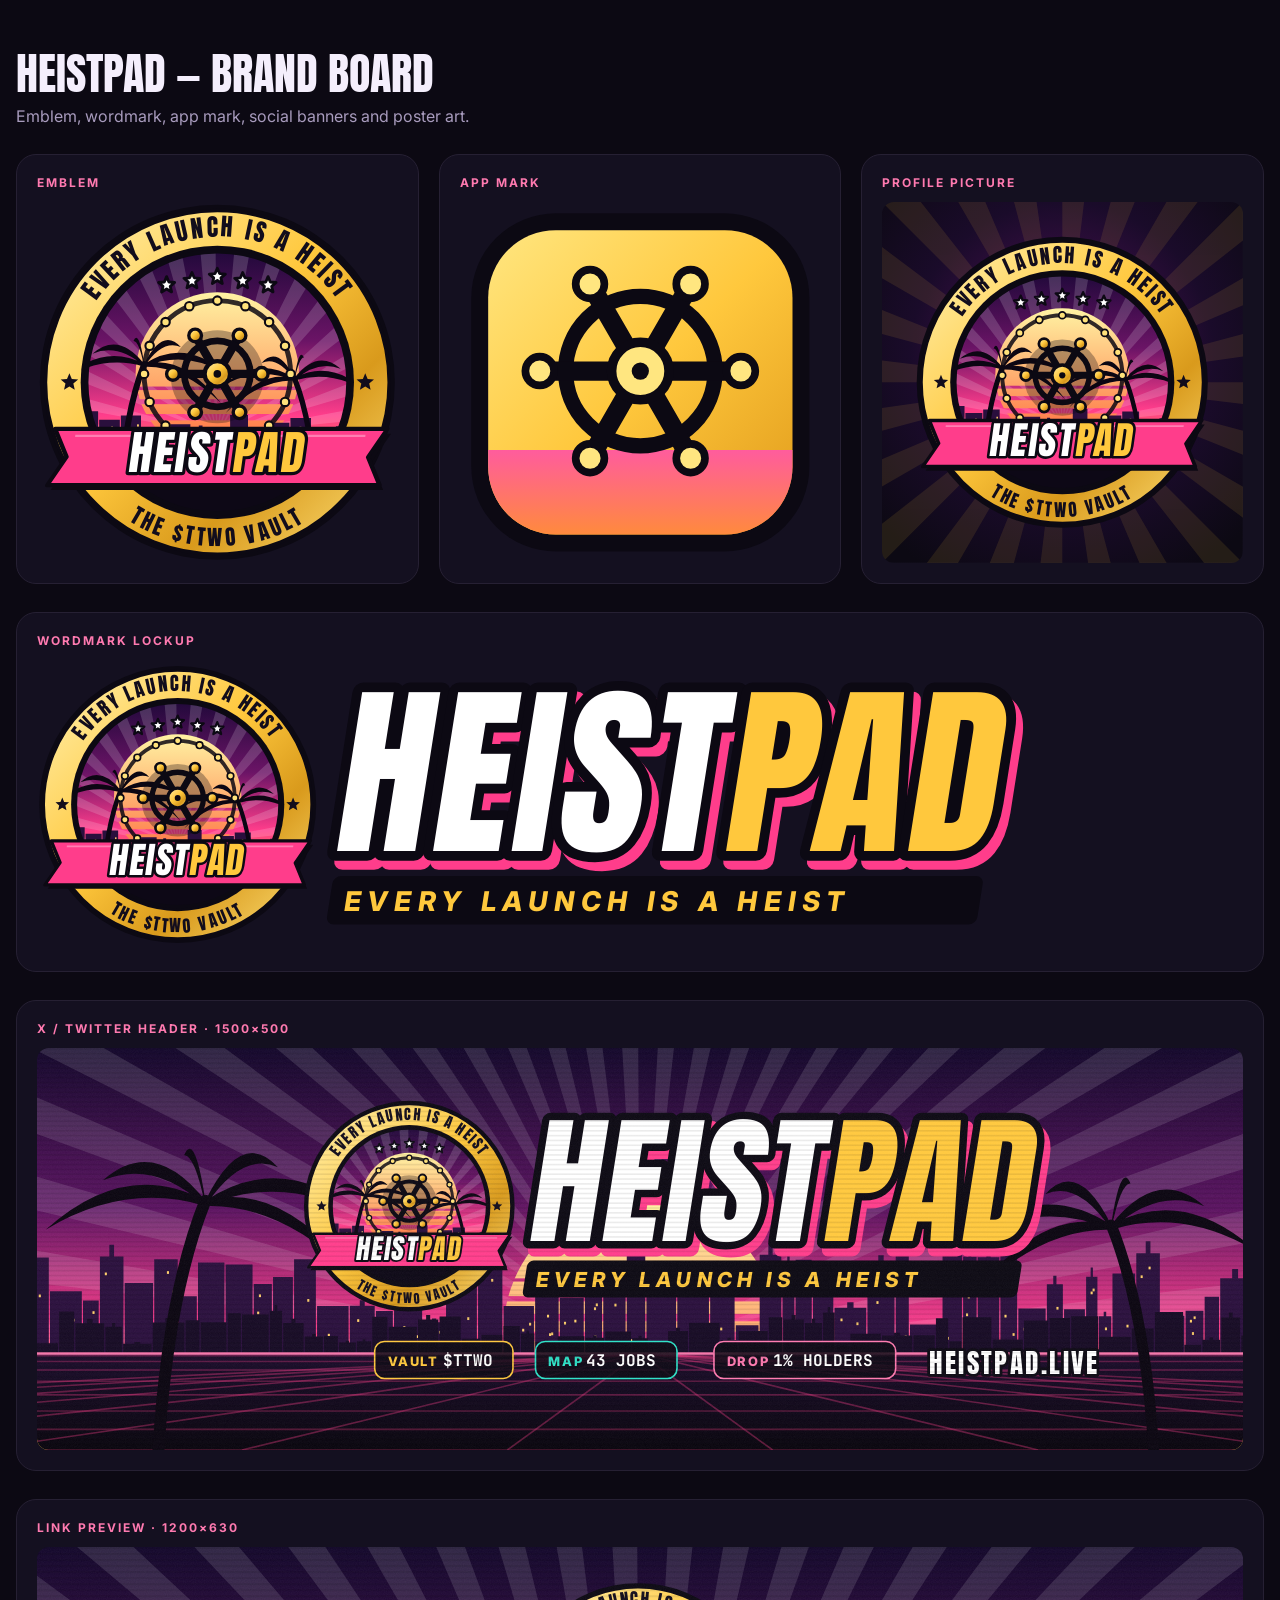
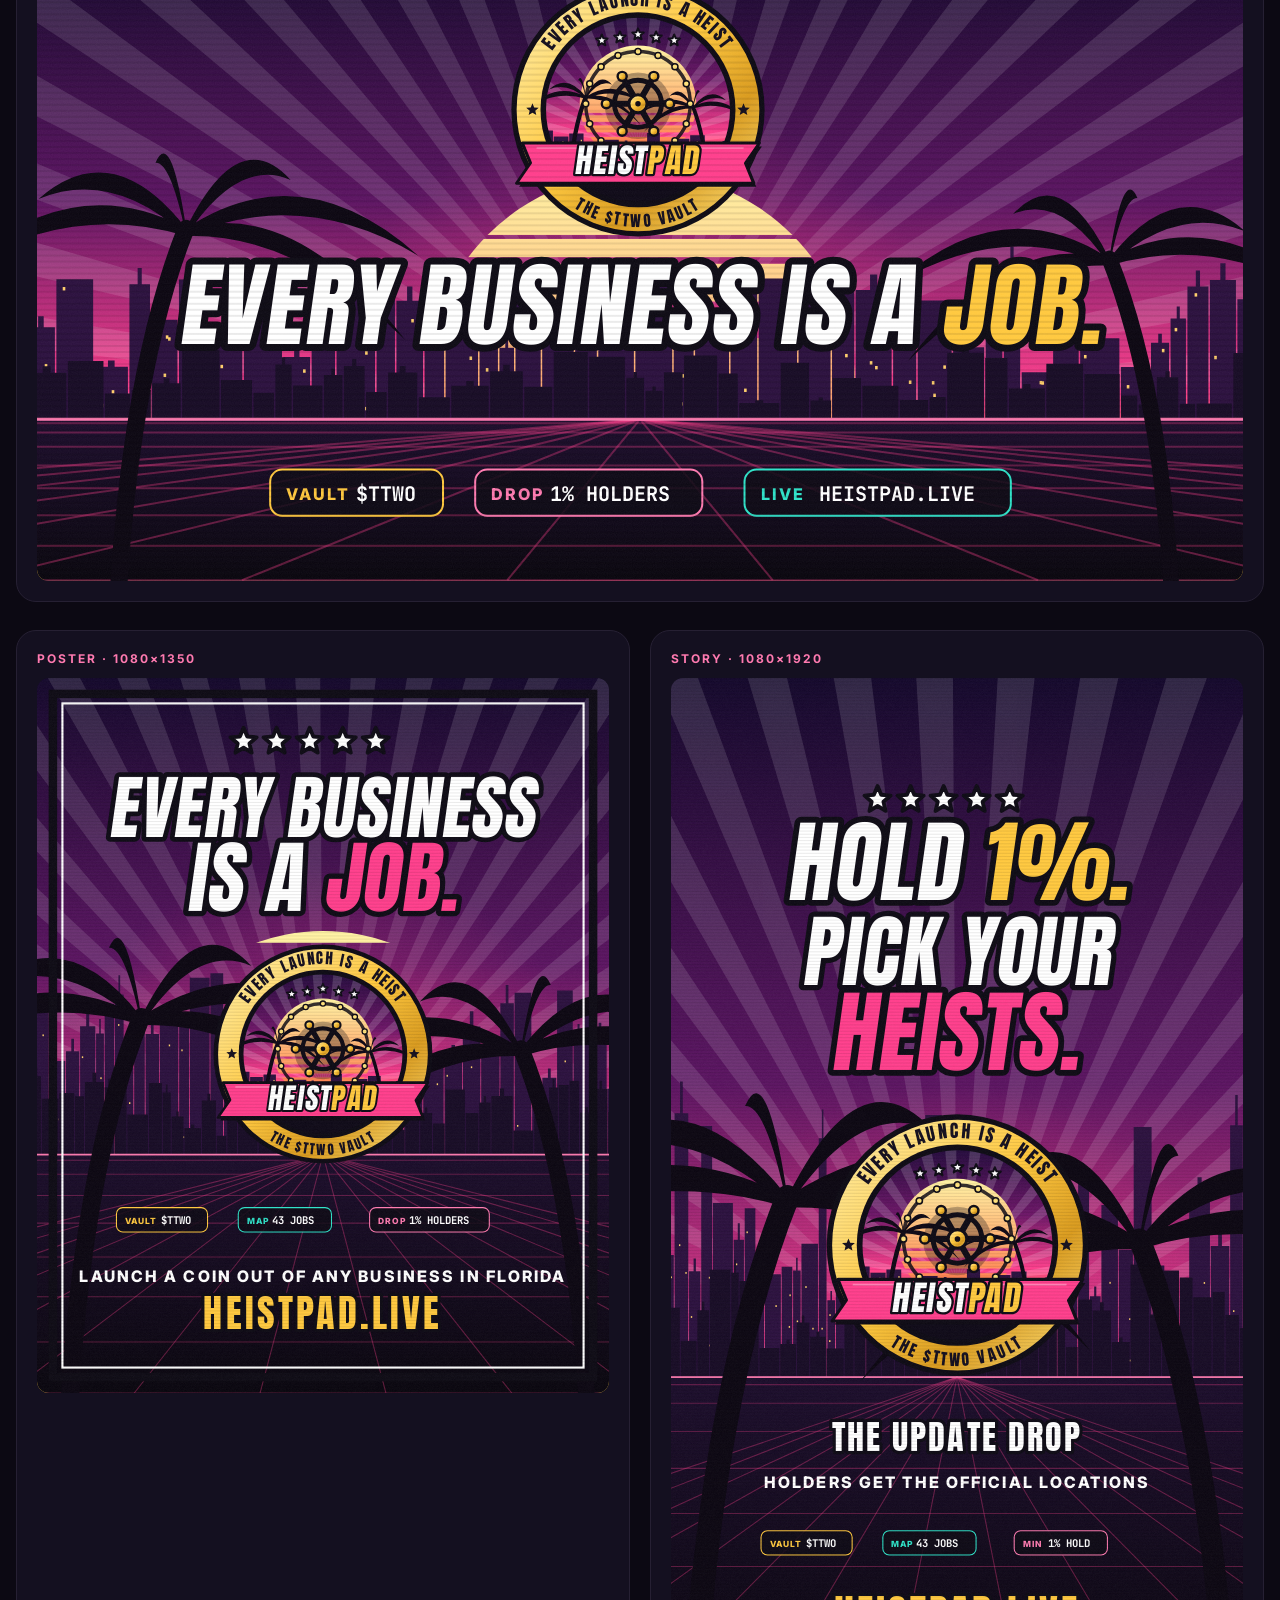
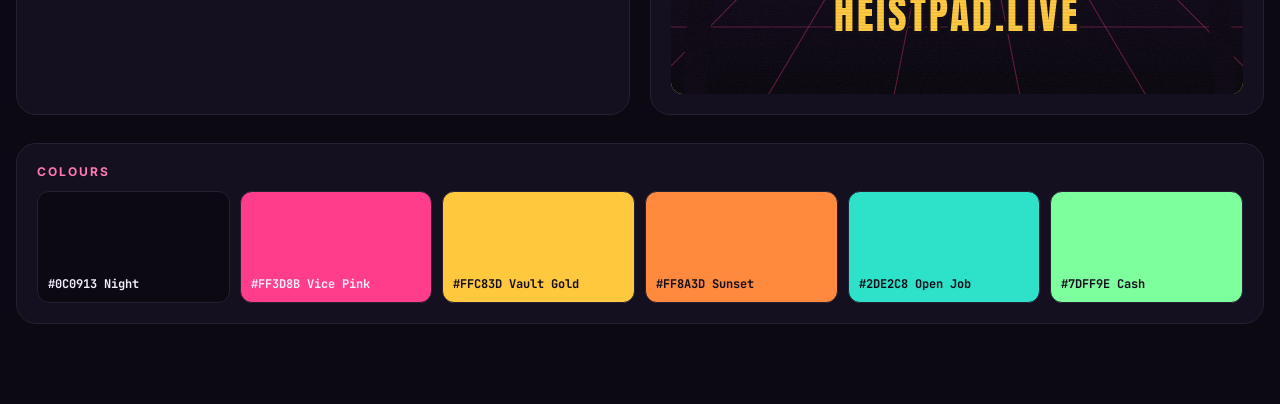
==== assets/brand/art.html @ 59e0423d "Rebrand: vault-door emblem, wordmark, app mark, social art and heist kit Co-Authored-By: Claude Opus" ====
<!doctype html>
<html><head><meta charset="utf-8">
<meta name="viewport" content="width=device-width,initial-scale=1">
<title>Heistpad Brand Board</title>
<link href="https://fonts.googleapis.com/css2?family=Anton&family=Inter:wght@500;700;800&family=JetBrains+Mono:wght@700&display=block" rel="stylesheet">
<style>
  html,body{margin:0;background:#0c0913;color:#f4eefc;font-family:Inter,sans-serif}
  html.export,body.export{background:transparent}
  .board{max-width:1280px;margin:0 auto;padding:40px 16px 80px;display:grid;gap:28px}
  .board h1{font:400 44px Anton;margin:0}
  .board p{color:#a89bbd;margin:0}
  .tile{background:#141020;border:1px solid #262033;border-radius:20px;padding:20px}
  .tile h2{font:700 12px Inter;letter-spacing:2px;color:#ff7ab0;margin:0 0 12px;text-transform:uppercase}
  .tile svg{display:block;width:100%;height:auto;border-radius:12px}
  .row{display:grid;grid-template-columns:repeat(auto-fit,minmax(260px,1fr));gap:20px}
  .sw{display:flex;gap:10px;flex-wrap:wrap}.sw div{flex:1 1 120px;height:90px;border-radius:12px;padding:10px;font:700 12px "JetBrains Mono";display:flex;align-items:flex-end;border:1px solid #262033}
  #stage{display:none}
  body.export .board{display:none} body.export #stage{display:block}
  #stage svg{display:block}
</style></head>
<body>
<div class="board" id="board">
  <div><h1>HEISTPAD — BRAND BOARD</h1><p>Emblem, wordmark, app mark, social banners and poster art.</p></div>
  <div class="row"><div class="tile"><h2>Emblem</h2><div data-a="emblem"></div></div><div class="tile"><h2>App mark</h2><div data-a="mark"></div></div><div class="tile"><h2>Profile picture</h2><div data-a="pfp"></div></div></div>
  <div class="tile"><h2>Wordmark lockup</h2><div data-a="wordmark"></div></div>
  <div class="tile"><h2>X / Twitter header · 1500×500</h2><div data-a="xheader"></div></div>
  <div class="tile"><h2>Link preview · 1200×630</h2><div data-a="og"></div></div>
  <div class="row"><div class="tile"><h2>Poster · 1080×1350</h2><div data-a="poster"></div></div><div class="tile"><h2>Story · 1080×1920</h2><div data-a="story"></div></div></div>
  <div class="tile"><h2>Colours</h2><div class="sw">
    <div style="background:#0c0913">#0C0913 Night</div><div style="background:#ff3d8b">#FF3D8B Vice Pink</div><div style="background:#ffc83d;color:#120d1c">#FFC83D Vault Gold</div>
    <div style="background:#ff8a3d;color:#120d1c">#FF8A3D Sunset</div><div style="background:#2de2c8;color:#120d1c">#2DE2C8 Open Job</div><div style="background:#7dff9e;color:#120d1c">#7DFF9E Cash</div></div></div>
</div>
<div id="stage"></div>

<script src="brand.js"></script>
<script>
const B = HeistBrand;
const ANTON = 'font-family="Anton, Impact, sans-serif"', INTER = 'font-family="Inter, Arial, sans-serif"';
const inner = (svg) => svg.replace(/^<svg[^>]*>|<\/svg>$/g, '');
const T = (x, y, txt, size, fill, o = {}) => `<text x="${x}" y="${y}" ${o.font || ANTON} font-size="${size}" ${o.w ? `font-weight="${o.w}"` : ''} letter-spacing="${o.ls || 1}" text-anchor="${o.anchor || 'start'}" fill="${fill}" ${o.stroke ? `stroke="${o.stroke}" stroke-width="${o.sw}" paint-order="stroke fill" stroke-linejoin="round"` : ''} ${o.tr ? `transform="${o.tr}"` : ''}>${txt}</text>`;

// shared sunset city scene filling WxH, horizon at hy
function scene(W, H, hy, seed = 4) {
  const rays = Array.from({ length: 28 }, (_, i) => { const a = Math.PI + i * Math.PI / 27, b = a + Math.PI / 60, R = Math.max(W, H) * 1.4, cx = W / 2; return `<path d="M${cx} ${hy}L${cx + Math.cos(a) * R} ${hy + Math.sin(a) * R}L${cx + Math.cos(b) * R} ${hy + Math.sin(b) * R}Z" fill="#fff"/>`; }).join('');
  const sr = Math.min(W, H) * 0.34, grid = Array.from({ length: 16 }, (_, i) => `<line x1="${W / 2}" y1="${hy}" x2="${W / 2 + (i - 7.5) * W * 0.22}" y2="${H}" stroke="#ff3d8b" stroke-width="2" opacity=".35"/>`).join('') + Array.from({ length: 8 }, (_, i) => { const y = hy + (H - hy) * Math.pow((i + 1) / 8, 1.8); return `<line x1="0" y1="${y}" x2="${W}" y2="${y}" stroke="#ff3d8b" stroke-width="2" opacity=".3"/>`; }).join('');
  return `<defs>
  <linearGradient id="sk" x1="0" y1="0" x2="0" y2="1"><stop offset="0" stop-color="#12062a"/><stop offset=".4" stop-color="#5a1260"/><stop offset=".7" stop-color="#ff3d8b"/><stop offset=".88" stop-color="#ff8a3d"/><stop offset="1" stop-color="#ffd23f"/></linearGradient>
  <linearGradient id="su" x1="0" y1="0" x2="0" y2="1"><stop offset="0" stop-color="#fff3a3"/><stop offset="1" stop-color="#ff5c3d"/></linearGradient>
  <linearGradient id="gr" x1="0" y1="0" x2="0" y2="1"><stop offset="0" stop-color="#1a0b2a"/><stop offset="1" stop-color="#07040c"/></linearGradient>
  <mask id="sm"><rect width="${W}" height="${H}" fill="#fff"/>${[0, 1, 2, 3, 4].map((i) => `<rect y="${hy - sr * 0.55 + i * sr * 0.13}" width="${W}" height="${4 + i * 2.6}" fill="#000"/>`).join('')}</mask>
  <radialGradient id="glow"><stop offset="0" stop-color="#ff3d8b" stop-opacity=".55"/><stop offset="1" stop-color="#ff3d8b" stop-opacity="0"/></radialGradient>
  </defs>
  <rect width="${W}" height="${H}" fill="url(#sk)"/>
  <g opacity=".12">${rays}</g>
  <circle cx="${W / 2}" cy="${hy}" r="${sr * 1.5}" fill="url(#glow)"/>
  <circle cx="${W / 2}" cy="${hy - sr * 0.15}" r="${sr}" fill="url(#su)" mask="url(#sm)"/>
  ${B.skyline(-10, W + 10, hy, H * 0.07, H * 0.26, '#2a0f3d', seed, '#ffcf6a')}
  ${B.skyline(-10, W + 10, hy + 6, H * 0.03, H * 0.12, '#160a24', seed + 11)}
  <rect y="${hy}" width="${W}" height="${H - hy}" fill="url(#gr)"/>
  ${grid}
  <line x1="0" y1="${hy}" x2="${W}" y2="${hy}" stroke="#ff7ab0" stroke-width="3"/>`;
}
const grain = (W, H) => `<filter id="n"><feTurbulence type="fractalNoise" baseFrequency=".9" numOctaves="2" stitchTiles="stitch"/><feColorMatrix values="0 0 0 0 1  0 0 0 0 1  0 0 0 0 1  0 0 0 .05 0"/></filter><rect width="${W}" height="${H}" filter="url(#n)"/>`;
const scan = (W, H) => `<g opacity=".08">${Array.from({ length: Math.ceil(H / 6) }, (_, i) => `<rect y="${i * 6}" width="${W}" height="2" fill="#000"/>`).join('')}</g>`;
const chip = (x, y, label, val, col) => `<g transform="translate(${x} ${y})"><rect width="${label.length * 11 + val.length * 13 + 52}" height="46" rx="12" fill="#0c0913" fill-opacity=".85" stroke="${col}" stroke-width="2"/><text x="16" y="30" ${INTER} font-weight="800" font-size="16" letter-spacing="2" fill="${col}">${label}</text><text x="${label.length * 11 + 30}" y="31" font-family="JetBrains Mono, monospace" font-weight="700" font-size="20" fill="#fff">${val}</text></g>`;
const starsRow = (x, y, n, r, on = 5) => Array.from({ length: n }, (_, i) => B.star(x + i * r * 2.4, y, r, i < on ? '#fff' : 'rgba(0,0,0,.5)', '#0c0913', r * 0.28)).join('');

const ASSETS = {
  emblem: { w: 1024, h: 1024, svg: () => B.emblem() },
  mark: { w: 512, h: 512, svg: () => B.mark() },
  wordmark: { w: 2480, h: 600, svg: () => B.wordmark() },
  pfp: { w: 1024, h: 1024, svg: () => `<svg xmlns="http://www.w3.org/2000/svg" viewBox="0 0 1024 1024"><defs><radialGradient id="bg" cx=".5" cy=".42" r=".7"><stop offset="0" stop-color="#5a1260"/><stop offset=".6" stop-color="#1a0b2a"/><stop offset="1" stop-color="#0c0913"/></radialGradient></defs><rect width="1024" height="1024" fill="url(#bg)"/><g opacity=".1">${Array.from({ length: 24 }, (_, i) => { const a = i * Math.PI / 12; return `<path d="M512 512L${512 + Math.cos(a) * 900} ${512 + Math.sin(a) * 900}L${512 + Math.cos(a + .12) * 900} ${512 + Math.sin(a + .12) * 900}Z" fill="#ffc83d"/>`; }).join('')}</g><g transform="translate(92 92) scale(1.64)">${inner(B.emblem())}</g></svg>` },
  xheader: { w: 1500, h: 500, svg: () => { const W = 1500, H = 500; return `<svg xmlns="http://www.w3.org/2000/svg" viewBox="0 0 ${W} ${H}">${scene(W, H, 380, 5)}
    ${B.palm(150, 520, 330, false, '#0a0510')}${B.palm(1390, 520, 300, true, '#0a0510')}
    <g transform="translate(330 60) scale(.92)">${inner(B.wordmark())}</g>
    ${chip(420, 365, 'VAULT', '$TTWO', '#ffc83d')}${chip(620, 365, 'MAP', '43 JOBS', '#2de2c8')}${chip(842, 365, 'DROP', '1% HOLDERS', '#ff7ab0')}
    ${T(1110, 405, 'HEISTPAD.LIVE', 34, '#fff', { stroke: '#0c0913', sw: 7, ls: 3 })}
    ${scan(W, H)}${grain(W, H)}</svg>`; } },
  og: { w: 1200, h: 630, svg: () => { const W = 1200, H = 630; return `<svg xmlns="http://www.w3.org/2000/svg" viewBox="0 0 ${W} ${H}">${scene(W, H, 470, 8)}
    ${B.palm(80, 660, 380, false, '#0a0510')}${B.palm(1130, 660, 350, true, '#0a0510')}
    <g transform="translate(470 34) scale(.5)">${inner(B.emblem())}</g>
    ${T(600, 395, 'EVERY BUSINESS IS A <tspan fill="#ffc83d">JOB.</tspan>', 92, '#fff', { anchor: 'middle', stroke: '#0c0913', sw: 14, ls: 2, tr: 'skewX(-8) translate(55 0)' })}
    ${chip(232, 520, 'VAULT', '$TTWO', '#ffc83d')}${chip(436, 520, 'DROP', '1% HOLDERS', '#ff7ab0')}${chip(704, 520, 'LIVE', 'HEISTPAD.LIVE', '#2de2c8')}
    ${scan(W, H)}${grain(W, H)}</svg>`; } },
  poster: { w: 1080, h: 1350, svg: () => { const W = 1080, H = 1350; return `<svg xmlns="http://www.w3.org/2000/svg" viewBox="0 0 ${W} ${H}">${scene(W, H, 900, 12)}
    ${B.palm(60, 1400, 760, false, '#0a0510')}${B.palm(1040, 1400, 700, true, '#0a0510')}
    <rect x="30" y="30" width="${W - 60}" height="${H - 60}" fill="none" stroke="#0c0913" stroke-width="16"/><rect x="48" y="48" width="${W - 96}" height="${H - 96}" fill="none" stroke="#fff" stroke-width="4"/>
    <g transform="translate(540 120)">${starsRow(-150, 0, 5, 26)}</g>
    ${T(540, 300, 'EVERY BUSINESS', 132, '#fff', { anchor: 'middle', stroke: '#0c0913', sw: 18, ls: 2, tr: 'skewX(-8) translate(40 0)' })}
    ${T(540, 440, 'IS A <tspan fill="#ff3d8b">JOB.</tspan>', 150, '#fff', { anchor: 'middle', stroke: '#0c0913', sw: 20, ls: 2, tr: 'skewX(-8) translate(60 0)' })}
    <g transform="translate(330 500) scale(.82)">${inner(B.emblem())}</g>
    ${chip(150, 1000, 'VAULT', '$TTWO', '#ffc83d')}${chip(380, 1000, 'MAP', '43 JOBS', '#2de2c8')}${chip(628, 1000, 'DROP', '1% HOLDERS', '#ff7ab0')}
    ${T(540, 1140, 'LAUNCH A COIN OUT OF ANY BUSINESS IN FLORIDA', 30, '#fff', { anchor: 'middle', font: INTER, w: 800, ls: 4 })}
    ${T(540, 1230, 'HEISTPAD.LIVE', 72, '#ffc83d', { anchor: 'middle', stroke: '#0c0913', sw: 12, ls: 6 })}
    ${scan(W, H)}${grain(W, H)}</svg>`; } },
  story: { w: 1080, h: 1920, svg: () => { const W = 1080, H = 1920; return `<svg xmlns="http://www.w3.org/2000/svg" viewBox="0 0 ${W} ${H}">${scene(W, H, 1320, 21)}
    ${B.palm(40, 1980, 1000, false, '#0a0510')}${B.palm(1050, 1980, 920, true, '#0a0510')}
    <g transform="translate(540 230)">${starsRow(-150, 0, 5, 26)}</g>
    ${T(540, 420, 'HOLD <tspan fill="#ffc83d">1%.</tspan>', 170, '#fff', { anchor: 'middle', stroke: '#0c0913', sw: 22, ls: 2, tr: 'skewX(-8) translate(60 0)' })}
    ${T(540, 580, 'PICK YOUR', 150, '#fff', { anchor: 'middle', stroke: '#0c0913', sw: 20, ls: 2, tr: 'skewX(-8) translate(80 0)' })}
    ${T(540, 740, '<tspan fill="#ff3d8b">HEISTS.</tspan>', 170, '#fff', { anchor: 'middle', stroke: '#0c0913', sw: 22, ls: 2, tr: 'skewX(-8) translate(100 0)' })}
    <g transform="translate(290 820) scale(.98)">${inner(B.emblem())}</g>
    ${T(540, 1460, 'THE UPDATE DROP', 64, '#fff', { anchor: 'middle', stroke: '#0c0913', sw: 12, ls: 4 })}
    ${T(540, 1530, 'HOLDERS GET THE OFFICIAL LOCATIONS', 30, '#fff', { anchor: 'middle', font: INTER, w: 800, ls: 4 })}
    ${chip(170, 1610, 'VAULT', '$TTWO', '#ffc83d')}${chip(400, 1610, 'MAP', '43 JOBS', '#2de2c8')}${chip(648, 1610, 'MIN', '1% HOLD', '#ff7ab0')}
    ${T(540, 1800, 'HEISTPAD.LIVE', 76, '#ffc83d', { anchor: 'middle', stroke: '#0c0913', sw: 12, ls: 6 })}
    ${scan(W, H)}${grain(W, H)}</svg>`; } },
};

const q = new URLSearchParams(location.search).get('a');
document.fonts.load('80px Anton').then(() => document.fonts.load('800 30px Inter')).then(() => document.fonts.ready).then(() => {
  if (q && ASSETS[q]) {
    document.body.classList.add('export'); document.documentElement.classList.add('export');
    const a = ASSETS[q], st = document.getElementById('stage');
    st.innerHTML = a.svg(); const s = st.firstElementChild; s.setAttribute('width', a.w); s.setAttribute('height', a.h);
  } else {
    document.querySelectorAll('[data-a]').forEach((el) => { el.innerHTML = ASSETS[el.dataset.a].svg(); });
  }
  document.title = 'ready';
});
</script>
</body></html>
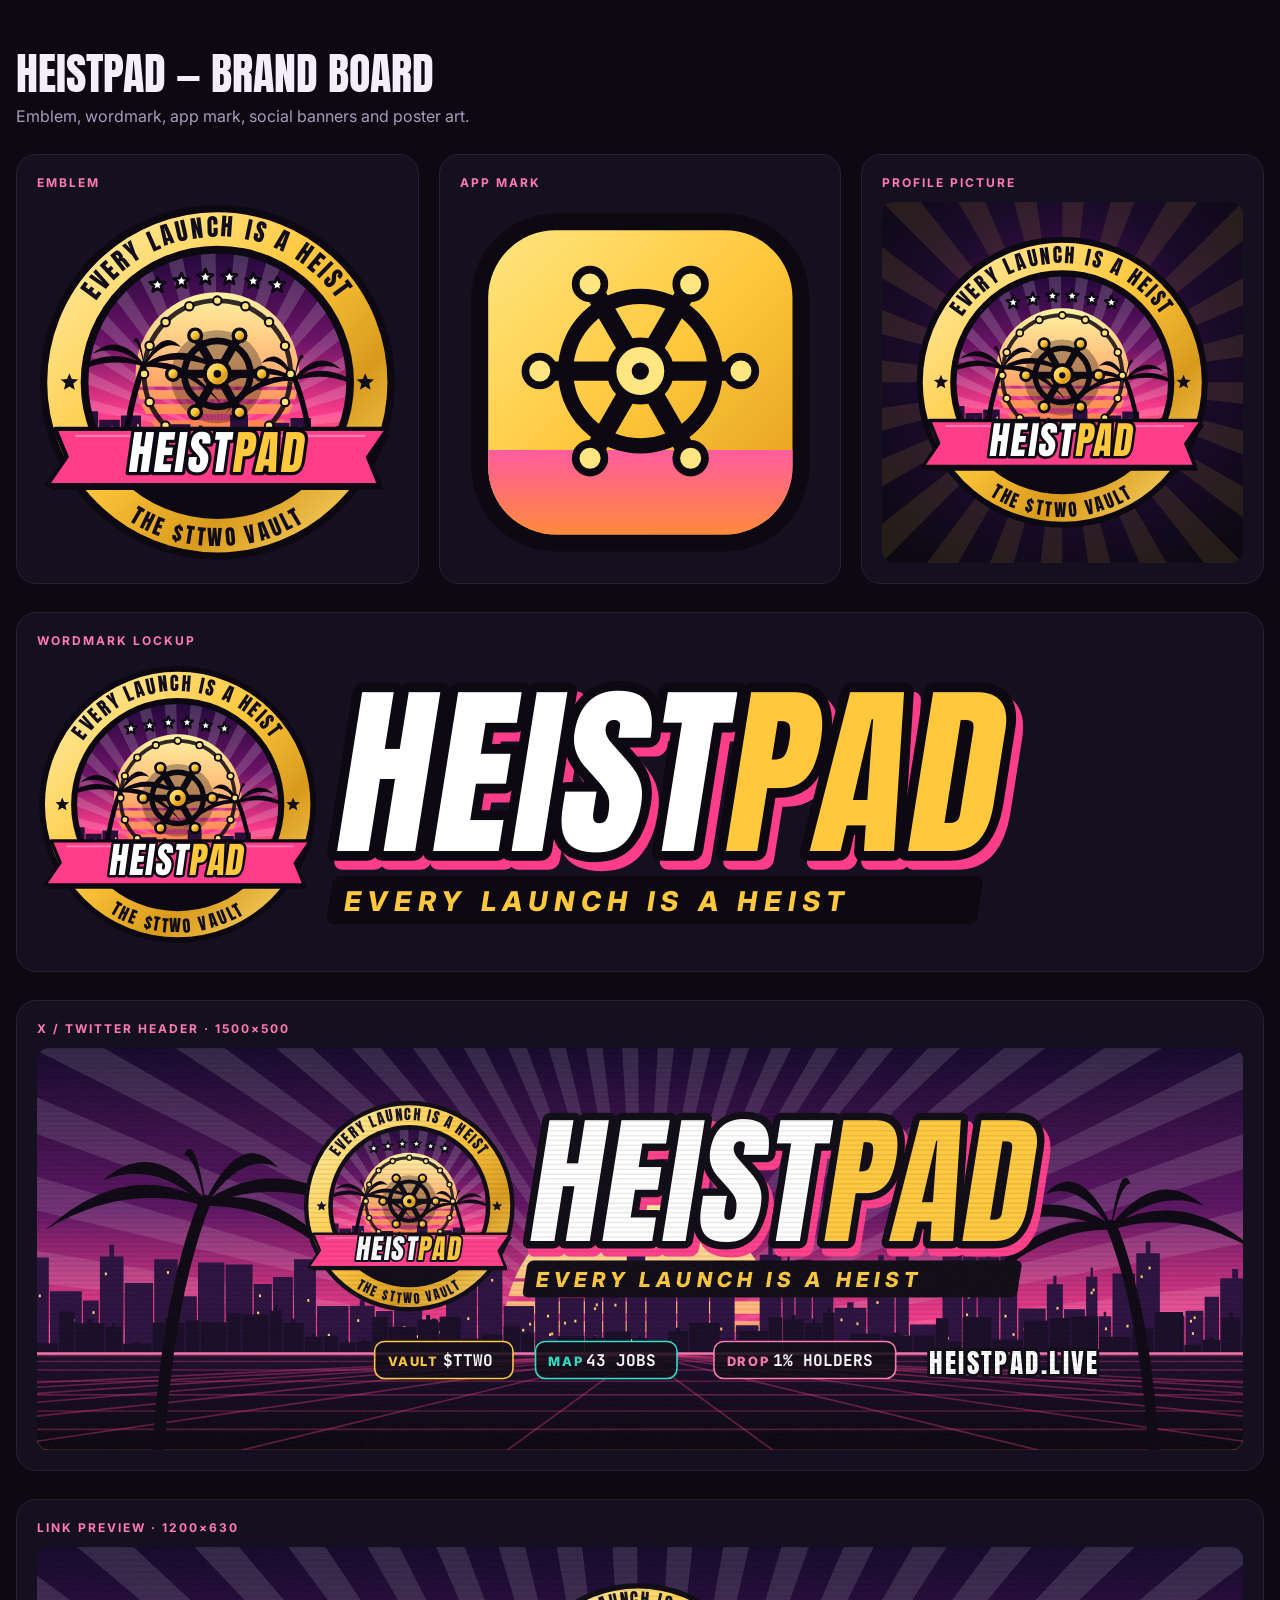
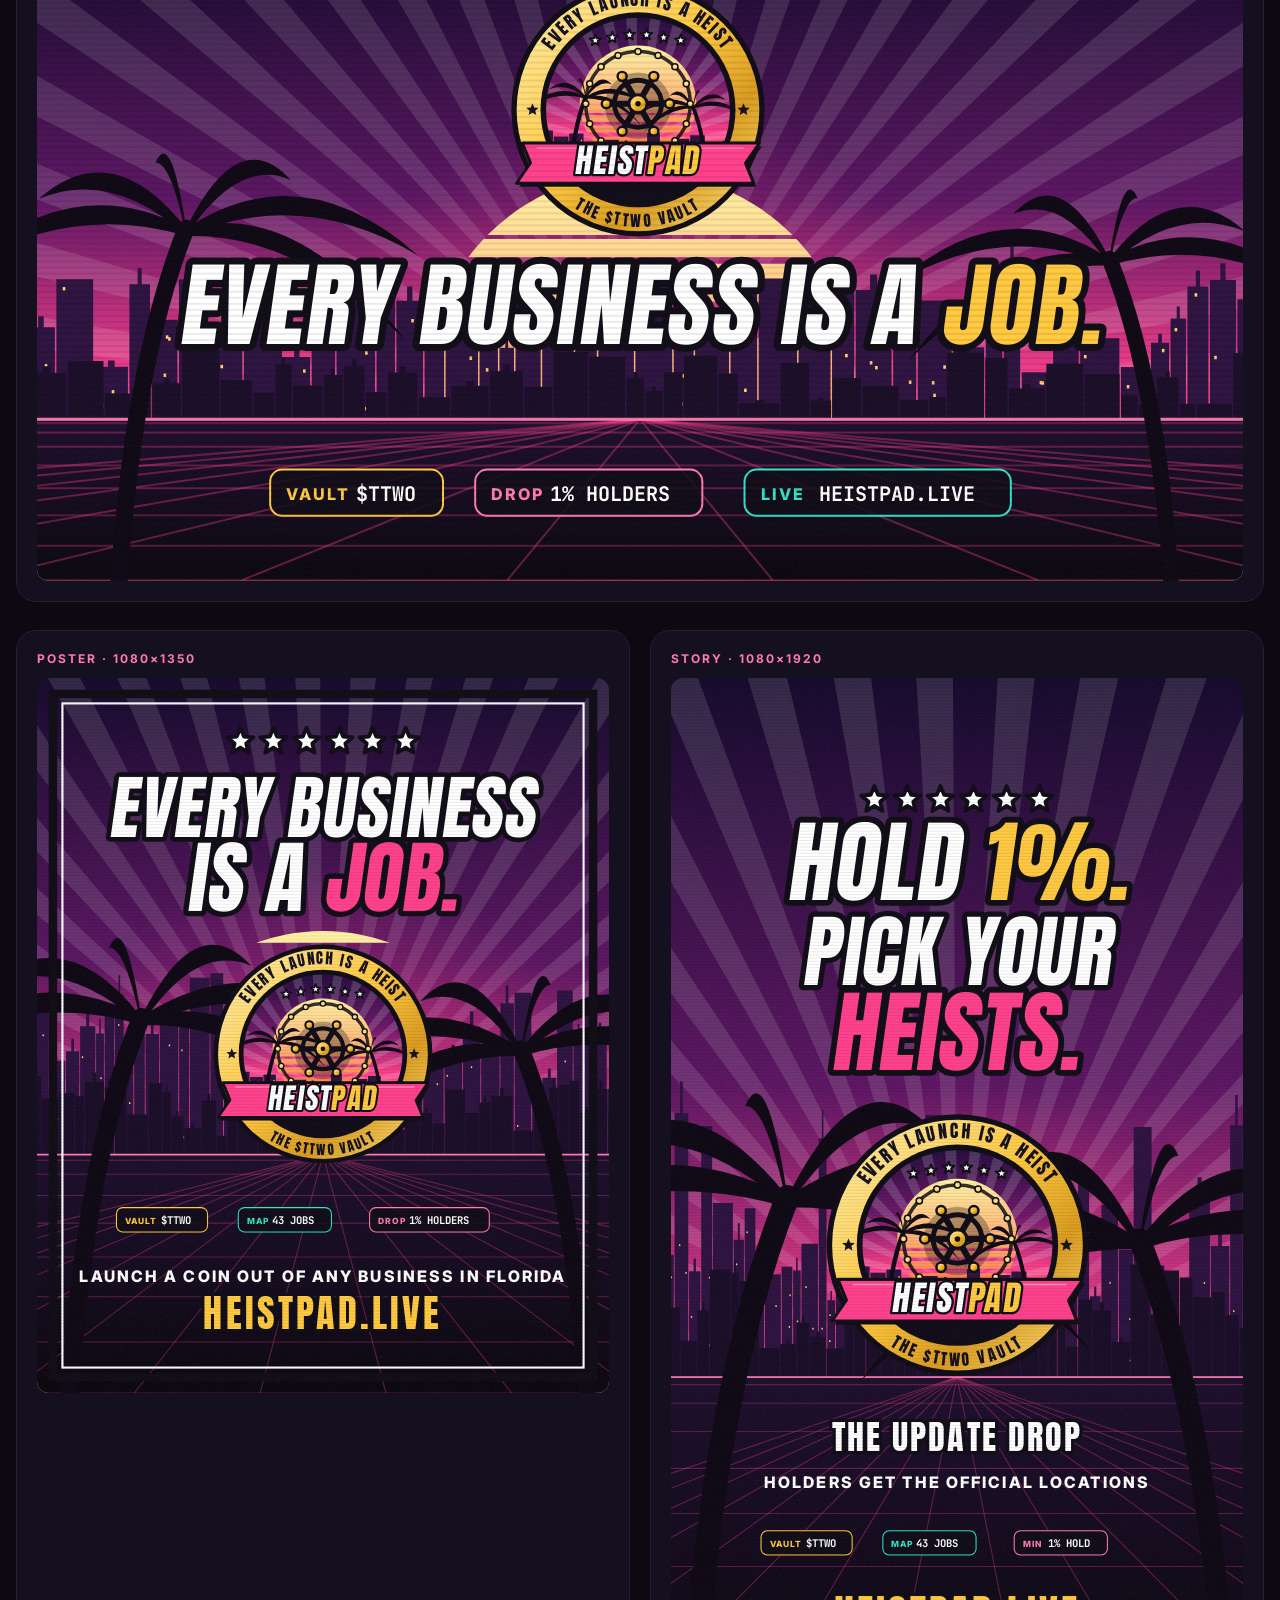
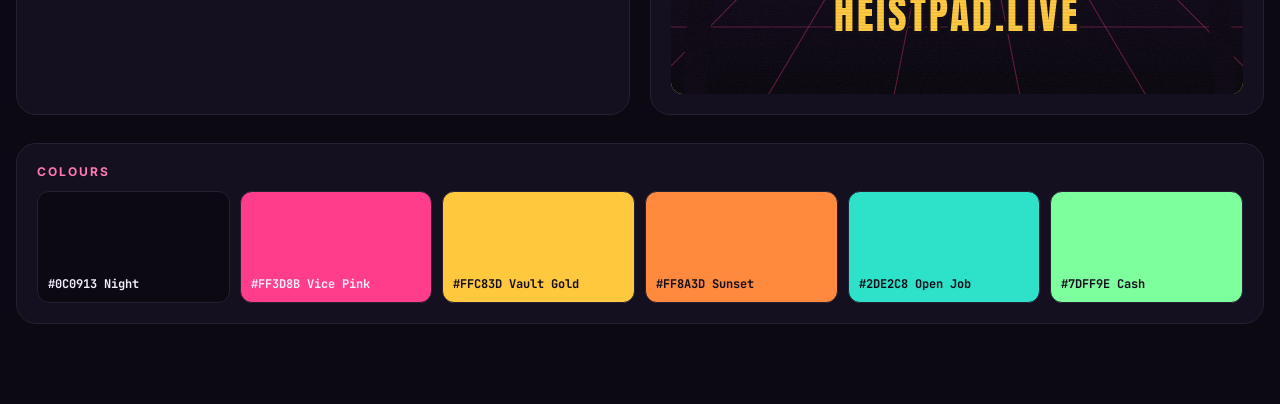
==== commit 809e6436: "Six-star wanted level across site and brand art Co-Authored-By: Claude Opus 5.5 <noreply@anthropic.c" ====
--- a/assets/brand/art.html
+++ b/assets/brand/art.html
@@ -63,7 +63,7 @@
 const grain = (W, H) => `<filter id="n"><feTurbulence type="fractalNoise" baseFrequency=".9" numOctaves="2" stitchTiles="stitch"/><feColorMatrix values="0 0 0 0 1  0 0 0 0 1  0 0 0 0 1  0 0 0 .05 0"/></filter><rect width="${W}" height="${H}" filter="url(#n)"/>`;
 const scan = (W, H) => `<g opacity=".08">${Array.from({ length: Math.ceil(H / 6) }, (_, i) => `<rect y="${i * 6}" width="${W}" height="2" fill="#000"/>`).join('')}</g>`;
 const chip = (x, y, label, val, col) => `<g transform="translate(${x} ${y})"><rect width="${label.length * 11 + val.length * 13 + 52}" height="46" rx="12" fill="#0c0913" fill-opacity=".85" stroke="${col}" stroke-width="2"/><text x="16" y="30" ${INTER} font-weight="800" font-size="16" letter-spacing="2" fill="${col}">${label}</text><text x="${label.length * 11 + 30}" y="31" font-family="JetBrains Mono, monospace" font-weight="700" font-size="20" fill="#fff">${val}</text></g>`;
-const starsRow = (x, y, n, r, on = 5) => Array.from({ length: n }, (_, i) => B.star(x + i * r * 2.4, y, r, i < on ? '#fff' : 'rgba(0,0,0,.5)', '#0c0913', r * 0.28)).join('');
+const starsRow = (x, y, n, r, on = 6) => Array.from({ length: n }, (_, i) => B.star(x + i * r * 2.4, y, r, i < on ? '#fff' : 'rgba(0,0,0,.5)', '#0c0913', r * 0.28)).join('');
 
 const ASSETS = {
   emblem: { w: 1024, h: 1024, svg: () => B.emblem() },
@@ -85,7 +85,7 @@
   poster: { w: 1080, h: 1350, svg: () => { const W = 1080, H = 1350; return `<svg xmlns="http://www.w3.org/2000/svg" viewBox="0 0 ${W} ${H}">${scene(W, H, 900, 12)}
     ${B.palm(60, 1400, 760, false, '#0a0510')}${B.palm(1040, 1400, 700, true, '#0a0510')}
     <rect x="30" y="30" width="${W - 60}" height="${H - 60}" fill="none" stroke="#0c0913" stroke-width="16"/><rect x="48" y="48" width="${W - 96}" height="${H - 96}" fill="none" stroke="#fff" stroke-width="4"/>
-    <g transform="translate(540 120)">${starsRow(-150, 0, 5, 26)}</g>
+    <g transform="translate(540 120)">${starsRow(-156, 0, 6, 26)}</g>
     ${T(540, 300, 'EVERY BUSINESS', 132, '#fff', { anchor: 'middle', stroke: '#0c0913', sw: 18, ls: 2, tr: 'skewX(-8) translate(40 0)' })}
     ${T(540, 440, 'IS A <tspan fill="#ff3d8b">JOB.</tspan>', 150, '#fff', { anchor: 'middle', stroke: '#0c0913', sw: 20, ls: 2, tr: 'skewX(-8) translate(60 0)' })}
     <g transform="translate(330 500) scale(.82)">${inner(B.emblem())}</g>
@@ -95,7 +95,7 @@
     ${scan(W, H)}${grain(W, H)}</svg>`; } },
   story: { w: 1080, h: 1920, svg: () => { const W = 1080, H = 1920; return `<svg xmlns="http://www.w3.org/2000/svg" viewBox="0 0 ${W} ${H}">${scene(W, H, 1320, 21)}
     ${B.palm(40, 1980, 1000, false, '#0a0510')}${B.palm(1050, 1980, 920, true, '#0a0510')}
-    <g transform="translate(540 230)">${starsRow(-150, 0, 5, 26)}</g>
+    <g transform="translate(540 230)">${starsRow(-156, 0, 6, 26)}</g>
     ${T(540, 420, 'HOLD <tspan fill="#ffc83d">1%.</tspan>', 170, '#fff', { anchor: 'middle', stroke: '#0c0913', sw: 22, ls: 2, tr: 'skewX(-8) translate(60 0)' })}
     ${T(540, 580, 'PICK YOUR', 150, '#fff', { anchor: 'middle', stroke: '#0c0913', sw: 20, ls: 2, tr: 'skewX(-8) translate(80 0)' })}
     ${T(540, 740, '<tspan fill="#ff3d8b">HEISTS.</tspan>', 170, '#fff', { anchor: 'middle', stroke: '#0c0913', sw: 22, ls: 2, tr: 'skewX(-8) translate(100 0)' })}
